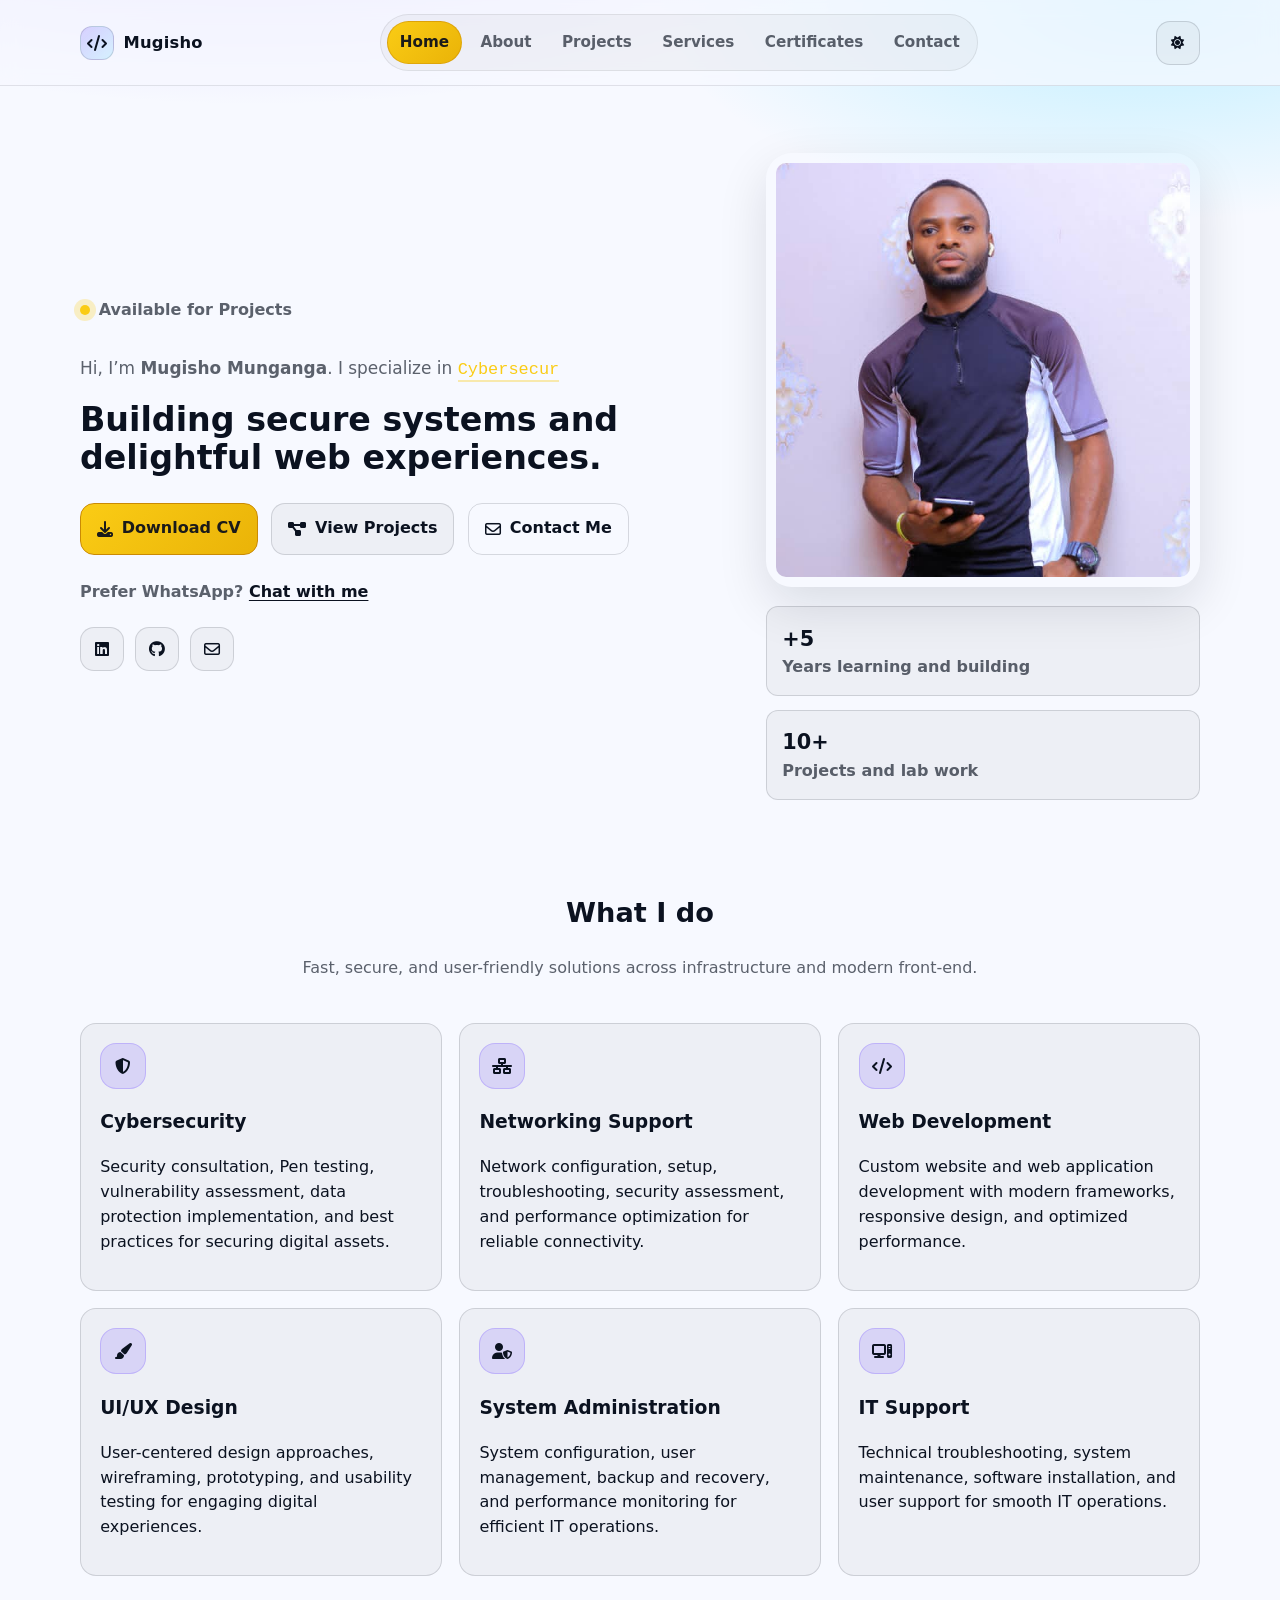
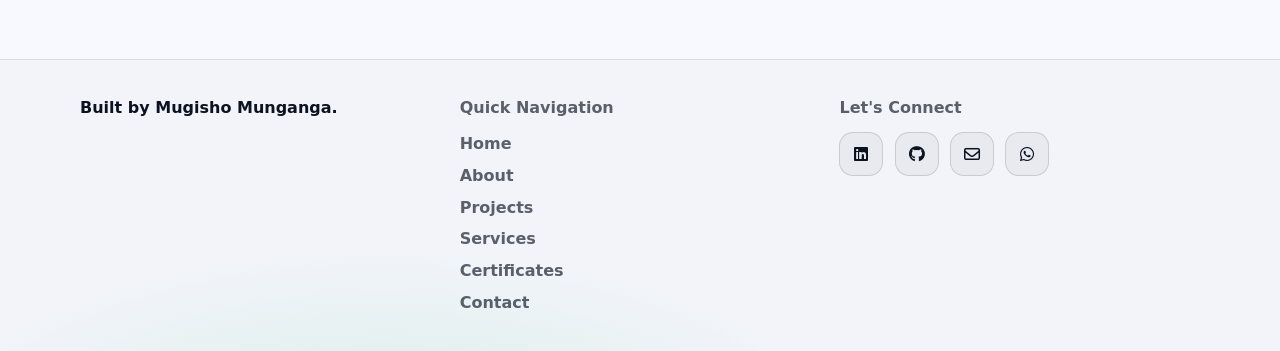
==== index.html @ 3f1957ec "Initial portfolio website" ====
<!doctype html>
<html lang="en">
<head>
  <meta charset="utf-8" />
  <meta name="viewport" content="width=device-width, initial-scale=1" />
  <meta name="description" content="Personal portfolio of a tech professional — IT support, cybersecurity, web development, and UI/UX." />
  <meta name="theme-color" content="#0b1220" />
  <title>Mugisho Munganga | Portfolio</title>
  <link rel="preconnect" href="https://cdnjs.cloudflare.com" crossorigin>
  <link rel="stylesheet" href="https://cdnjs.cloudflare.com/ajax/libs/font-awesome/6.5.0/css/all.min.css" referrerpolicy="no-referrer" />
  <link rel="stylesheet" href="css/style.css" />
</head>
<body>
  <a class="skip-link" href="#main">Skip to content</a>

  <header class="site-header" role="banner">
    <div class="container header-inner">
      <a class="brand" href="index.html" aria-label="Go to homepage">
        <span class="brand-mark" aria-hidden="true"><i class="fa-solid fa-code"></i></span>
        <span class="brand-text">Mugisho </span>
      </a>

      <button class="nav-toggle" type="button" aria-label="Open navigation" aria-controls="primary-nav" aria-expanded="false">
        <span class="nav-toggle-lines" aria-hidden="true"></span>
      </button>

      <nav id="primary-nav" class="primary-nav" aria-label="Primary">
        <a class="nav-link" href="index.html" data-page="home">Home</a>
        <a class="nav-link" href="about.html" data-page="about">About</a>
        <a class="nav-link" href="projects.html" data-page="projects">Projects</a>
        <a class="nav-link" href="services.html" data-page="services">Services</a>
        <a class="nav-link" href="certificates.html" data-page="certificates">Certificates</a>
        <a class="nav-link" href="contact.html" data-page="contact">Contact</a>
      </nav>

      <div class="header-actions" aria-label="Theme and utilities">
        <button class="theme-toggle" type="button" aria-label="Toggle dark/light mode">
          <i class="fa-solid fa-moon" aria-hidden="true" data-icon="moon"></i>
          <i class="fa-solid fa-sun" aria-hidden="true" data-icon="sun"></i>
        </button>
      </div>
    </div>
  </header>

  <main id="main">
    <section class="hero" aria-labelledby="hero-title">
      <div class="container hero-grid">
        <div class="hero-copy">
          

          <p class="eyebrow"><span class="dot" aria-hidden="true"></span> Available for Projects</p>
          <p class="hero-lead">
            Hi, I’m <strong>Mugisho Munganga</strong>. I specialize in <span class="typing" aria-label="Professional title"><span class="typing-text">&nbsp;</span></span>
          </p>

          <h1 id="hero-title">Building secure systems and delightful web experiences.</h1>

          
          <div class="hero-ctas" role="group" aria-label="Primary calls to action">
            <a class="btn btn-primary" href="assets/cv.pdf" download>
              <i class="fa-solid fa-download" aria-hidden="true"></i>
              Download CV
            </a>
            <a class="btn btn-secondary" href="projects.html">
              <i class="fa-solid fa-diagram-project" aria-hidden="true"></i>
              View Projects
            </a>
            <a class="btn btn-ghost" href="contact.html">
              <i class="fa-regular fa-envelope" aria-hidden="true"></i>
              Contact Me
            </a>
            <p class="hero-whatsapp-note">
              Prefer WhatsApp? <a href="https://wa.me/256772211512" target="_blank" rel="noopener">Chat with me</a>
            </p>
          </div>


          <div class="hero-social" aria-label="Social links">
            <a class="social-link" href="https://www.linkedin.com/in/mugisho-munganga-7a2748298?utm_source=share&utm_campaign=share_via&utm_content=profile&utm_medium=android_app" target="_blank" rel="noopener" aria-label="LinkedIn">
              <i class="fa-brands fa-linkedin" aria-hidden="true"></i>
            </a>
            <a class="social-link" href="https://github.com/mugisho259" target="_blank" rel="noopener" aria-label="GitHub">
              <i class="fa-brands fa-github" aria-hidden="true"></i>
            </a>
            <a class="social-link" href="mailto:mugishomunganga1@gmail.com" aria-label="Email">
              <i class="fa-regular fa-envelope" aria-hidden="true"></i>
            </a>
          </div>
        </div>

        <div class="hero-media" aria-label="Profile image">
          <div class="profile-frame">
            <img class="profile-img" src="images/romolo.jpg" alt="Portrait of Mugisho Munganga" loading="lazy" />
          </div>

          <div class="hero-stats" aria-label="Highlights">
            <div class="stat"><span class="stat-num" data-count="5" data-prefix="+">+0</span><span class="stat-label">Years learning and building</span></div>
            <div class="stat"><span class="stat-num" data-count="10" data-prefix="" data-suffix="+">0+</span><span class="stat-label">Projects and lab work</span></div>
          </div>
        </div>
      </div>

    </section>

    <section class="section" aria-labelledby="quick-skills-title">
      <div class="container">
        <div class="section-head reveal">
          <h2 id="quick-skills-title">What I do</h2>
          <p>Fast, secure, and user-friendly solutions across infrastructure and modern front-end.</p>
        </div>

        <div class="grid-3">
          <article class="card reveal">
            <div class="card-icon"><i class="fa-solid fa-shield-halved" aria-hidden="true"></i></div>
            <h3>Cybersecurity</h3>
            <p>Security consultation, Pen testing, vulnerability assessment, data protection implementation, and best practices for securing digital assets.</p>
          </article>
          <article class="card reveal">
            <div class="card-icon"><i class="fa-solid fa-network-wired" aria-hidden="true"></i></div>
            <h3>Networking Support</h3>
            <p>Network configuration, setup, troubleshooting, security assessment, and performance optimization for reliable connectivity.</p>
          </article>
          <article class="card reveal">
            <div class="card-icon"><i class="fa-solid fa-code" aria-hidden="true"></i></div>
            <h3>Web Development</h3>
            <p>Custom website and web application development with modern frameworks, responsive design, and optimized performance.</p>
          </article>
          <article class="card reveal">
            <div class="card-icon"><i class="fa-solid fa-paint-brush" aria-hidden="true"></i></div>
            <h3>UI/UX Design</h3>
            <p>User-centered design approaches, wireframing, prototyping, and usability testing for engaging digital experiences.</p>
          </article>
          <article class="card reveal">
            <div class="card-icon"><i class="fa-solid fa-user-shield" aria-hidden="true"></i></div>
            <h3>System Administration</h3>
            <p>System configuration, user management, backup and recovery, and performance monitoring for efficient IT operations.</p>
          </article>
          <article class="card reveal">
            <div class="card-icon"><i class="fa-solid fa-computer" aria-hidden="true"></i></div>
            <h3>IT Support</h3>
            <p>Technical troubleshooting, system maintenance, software installation, and user support for smooth IT operations.</p>
        </div>
      </div>
    </section>

   

        
          
    </section>
  </main>

  <footer class="site-footer" role="contentinfo">
    <div class="container footer-grid">
      <div>
        <p class="footer-brand">Built by Mugisho Munganga. </p>
        
      </div>

      <div>
        <p class="footer-title">Quick Navigation</p>
        <div class="footer-links">
          <a href="index.html">Home</a>
          <a href="about.html">About</a>
          <a href="projects.html">Projects</a>
          <a href="services.html">Services</a>
          <a href="certificates.html">Certificates</a>
          <a href="contact.html">Contact</a>
        </div>
      </div>

      <div>
        <p class="footer-title">Let's Connect</p>
        <div class="social-row">
          <a class="social-link" href="https://www.linkedin.com/in/mugisho-munganga-7a2748298?utm_source=share&utm_campaign=share_via&utm_content=profile&utm_medium=android_app" aria-label="LinkedIn"><i class="fa-brands fa-linkedin" aria-hidden="true"></i></a>
          <a class="social-link" href="https://github.com/mugisho259" aria-label="GitHub"><i class="fa-brands fa-github" aria-hidden="true"></i></a>
          <a class="social-link" href="mailto:mugishomunganga1@gmail.com" aria-label="Email"><i class="fa-regular fa-envelope" aria-hidden="true"></i></a>
          <a class="social-link" href="https://wa.me/256772211512" aria-label="WhatsApp DM" target="_blank" rel="noopener"><i class="fa-brands fa-whatsapp" aria-hidden="true"></i></a>

        </div>
    </div>

    <button class="back-to-top" type="button" aria-label="Back to top">
      <i class="fa-solid fa-arrow-up" aria-hidden="true"></i>
    </button>
  </footer>

  <script src="js/i18n.js" defer></script>
  <script src="js/main.js" defer></script>
</body>
</html>
---- css/style.css ----
/* Portfolio-tech-themed, responsive, accessible */

:root{
  --bg: #0b1220;
  --panel: rgba(255,255,255,.06);
  --panel-2: rgba(255,255,255,.09);
  --text: #e7eefc;
  --muted: rgba(231,238,252,.72);
  --border: rgba(255,255,255,.14);
  --shadow: 0 18px 50px rgba(0,0,0,.38);

  --primary: #7c5cff;
  --primary-2: #2bd4ff;
  --accent: #22c55e;

  --focus: #2bd4ff;

  --radius: 16px;
  --radius-sm: 12px;

  --container: 1120px;

  --font: ui-sans-serif, system-ui, -apple-system, Segoe UI, Roboto, Helvetica, Arial, "Apple Color Emoji","Segoe UI Emoji";
  --mono: ui-monospace, SFMono-Regular, Menlo, Monaco, Consolas, "Liberation Mono","Courier New", monospace;
}

[data-theme="light"]{
  --bg: #f7f9ff;
  --panel: rgba(0,0,0,.04);
  --panel-2: rgba(0,0,0,.06);
  --text: #0b1220;
  --muted: rgba(11,18,32,.66);
  --border: rgba(11,18,32,.14);
  --shadow: 0 18px 50px rgba(11,18,32,.12);

  --focus: #0ea5e9;
}

*{ box-sizing: border-box; }
html{ scroll-behavior: smooth; }
@media (prefers-reduced-motion: reduce){ html{ scroll-behavior: auto; } }

body{
  margin: 0;
  font-family: var(--font);
  background:
    radial-gradient(1200px 500px at 20% -10%, rgba(124,92,255,.35), transparent 60%),
    radial-gradient(900px 400px at 90% 0%, rgba(43,212,255,.28), transparent 55%),
    radial-gradient(900px 500px at 30% 110%, rgba(34,197,94,.18), transparent 60%),
    var(--bg);
  color: var(--text);
  line-height: 1.55;
}

img{ max-width: 100%; display: block; }

.skip-link{
  position: absolute;
  left: -999px;
  top: 12px;
  padding: 10px 14px;
  background: var(--panel-2);
  border: 1px solid var(--border);
  border-radius: 10px;
  color: var(--text);
  z-index: 1000;
}
.skip-link:focus{ left: 12px; }

.container{ width: min(var(--container), calc(100% - 2rem)); margin: 0 auto; }

.site-header{
  position: sticky;
  top: 0;
  z-index: 50;
  backdrop-filter: blur(10px);
  background: rgba(11,18,32,.55);
  border-bottom: 1px solid rgba(255,255,255,.08);
}
[data-theme="light"] .site-header{ background: rgba(247,249,255,.72); border-bottom-color: rgba(11,18,32,.10); }

.header-inner{
  display: flex;
  align-items: center;
  justify-content: space-between;
  gap: 1rem;
  padding: .9rem 0;
}

.brand{
  display: inline-flex;
  align-items: center;
  gap: .6rem;
  text-decoration: none;
  color: var(--text);
  font-weight: 800;
  letter-spacing: .2px;
}
.brand-mark{
  width: 34px; height: 34px;
  display: grid; place-items: center;
  border: 1px solid var(--border);
  background: linear-gradient(135deg, rgba(124,92,255,.25), rgba(43,212,255,.16));
  border-radius: 12px;
}
.brand-text{ font-size: 1.02rem; }

.primary-nav{
  display: flex;
  gap: .4rem;
  align-items: center;
  padding: .35rem;
  border-radius: 999px;
  background: rgba(255,255,255,.04);
  border: 1px solid rgba(255,255,255,.08);
}
[data-theme="light"] .primary-nav{ background: rgba(0,0,0,.03); border-color: rgba(0,0,0,.08); }

.nav-link{
  text-decoration: none;
  color: var(--muted);
  padding: .55rem .75rem;
  border-radius: 999px;
  font-weight: 650;
  font-size: .95rem;
}
.nav-link:hover{ color: var(--text); }
.nav-link.is-active{
  color: #1a1a1a;
  background: linear-gradient(135deg, #facc15, #eab308);
  border: 1px solid rgba(202,138,4,.5);
}

.header-actions{ display: flex; align-items: center; gap: .75rem; }

.theme-toggle{
  border: 1px solid var(--border);
  background: var(--panel);
  color: var(--text);
  width: 44px; height: 44px;
  border-radius: 14px;
  cursor: pointer;
  display: grid; place-items: center;
}
.theme-toggle:focus-visible{ outline: 3px solid rgba(43,212,255,.45); outline-offset: 2px; }

.theme-toggle i[data-icon="sun"]{ display: none; }
[data-theme="light"] .theme-toggle i[data-icon="sun"]{ display: inline; }
[data-theme="light"] .theme-toggle i[data-icon="moon"]{ display: none; }

.nav-toggle{ display: none; }

.hero{ padding: 4.2rem 0 3rem; }
.hero-grid{ display: grid; grid-template-columns: 1.2fr .8fr; gap: 2.2rem; align-items: center; }

.eyebrow{ color: var(--muted); font-weight: 700; display: inline-flex; align-items: center; gap: .55rem; }
.dot{ width: 10px; height: 10px; border-radius: 999px; background: #facc15; box-shadow: 0 0 0 6px rgba(250,204,21,.25); }

.hero h1{ font-size: clamp(1.8rem, 2.6vw, 2.6rem); line-height: 1.15; margin: .7rem 0; }
.hero-lead{ color: var(--muted); font-size: 1.06rem; }

.typing-text{ font-family: var(--mono); color: #facc15; border-bottom: 2px solid rgba(250,204,21,.35); padding-bottom: .05rem; }

.hero-ctas{ display: flex; flex-wrap: wrap; gap: .85rem; margin-top: 1.6rem; }

.btn{
  text-decoration: none;
  display: inline-flex;
  align-items: center;
  justify-content: center;
  gap: .55rem;
  padding: .78rem 1rem;
  border-radius: 14px;
  border: 1px solid var(--border);
  cursor: pointer;
  font-weight: 750;
  transition: transform .2s ease, background .2s ease, border-color .2s ease, opacity .2s ease;
}
.btn:focus-visible{ outline: 3px solid rgba(43,212,255,.45); outline-offset: 2px; }
.btn:hover{ transform: translateY(-1px); }
.btn:active{ transform: translateY(0); }

.btn-primary{
  background: linear-gradient(135deg, #facc15, #eab308);
  border-color: #ca8a04;
  color: #1a1a1a;
}
.btn-primary:hover{ opacity: .95; }

.btn-secondary{
  background: var(--panel);
  color: var(--text);
}

.btn-ghost{
  background: transparent;
  color: var(--text);
}
.btn-ghost:hover{ background: var(--panel); }

.btn.small{ padding: .55rem .8rem; border-radius: 12px; font-size: .92rem; }

.hero-social{ display: flex; gap: .7rem; margin-top: 1.4rem; }
.social-link{
  width: 44px; height: 44px;
  border-radius: 14px;
  border: 1px solid var(--border);
  background: var(--panel);
  display: grid; place-items: center;
  color: var(--text);
  text-decoration: none;
}
.social-link:hover{ transform: translateY(-1px); }

.hero-media{ position: relative; }
.profile-frame{
  padding: 10px;
  border-radius: 26px;
  box-shadow: var(--shadow);
}
.profile-img{ border-radius: 10px; aspect-ratio: 1/1; object-fit: cover; }

.hero-stats{
  display: grid;
  gap: .9rem;
  margin-top: 1.2rem;
}
.stat{ background: var(--panel); border: 1px solid var(--border); border-radius: var(--radius-sm); padding: .95rem; }
.stat-num{ font-size: 1.3rem; font-weight: 900; display: block; }
.stat-label{ color: var(--muted); font-weight: 650; }

.scroll-indicator{
  display: flex;
  justify-content: center;
  margin-top: 2.2rem;
  color: var(--muted);
}
.scroll-line{
  width: 2px; height: 36px;
  background: linear-gradient(var(--primary), rgba(43,212,255,.2));
  border-radius: 999px;
  animation: scrollPulse 1.6s ease-in-out infinite;
}
@keyframes scrollPulse{ 0%,100%{ transform: scaleY(.85); opacity:.7; } 50%{ transform: scaleY(1.1); opacity:1; } }
@media (prefers-reduced-motion: reduce){ .scroll-line{ animation: none; } }

.section{ padding: 2.8rem 0; }
.section-sub{ padding: 2.4rem 0; }

.section-head{
  display: flex;
  flex-direction: column;
  gap: .35rem;
  margin-bottom: 1.6rem;
  text-align: center;
  align-items: center;
}
.section-head h2, .section-head h1{ margin: 0; font-size: clamp(1.25rem, 2.2vw, 1.7rem); }
.section-head p{ color: var(--muted); max-width: 70ch; }

.grid-3{ display: grid; grid-template-columns: repeat(3, 1fr); gap: 1.1rem; }

.card{
  background: var(--panel);
  border: 1px solid var(--border);
  border-radius: var(--radius);
  padding: 1.2rem;
}

.reveal{ opacity: 0; transform: translateY(12px); transition: opacity .6s ease, transform .6s ease; }
.reveal.is-visible{ opacity: 1; transform: translateY(0); }

.card-icon{ width: 46px; height: 46px; border-radius: 16px; display: grid; place-items:center; background: rgba(124,92,255,.18); border: 1px solid rgba(124,92,255,.28); margin-bottom: .8rem; }

.about-grid{ display: grid; grid-template-columns: 1fr 1fr; gap: 1.1rem; }
.lead{ color: var(--text); font-weight: 700; }
.list{ margin: 0; padding-left: 1.1rem; color: var(--muted); }
.list li{ margin: .45rem 0; }

.skills{ display: grid; grid-template-columns: repeat(2, 1fr); gap: .9rem; }
.skill{ padding: .95rem; border-radius: var(--radius-sm); background: rgba(255,255,255,.04); border: 1px solid rgba(255,255,255,.09); }
.skill-top{ display:flex; justify-content: space-between; font-weight: 800; }
.skill-pct{ color: var(--muted); font-family: var(--mono); font-weight: 800; }
.bar{ margin-top: .6rem; height: 10px; background: rgba(255,255,255,.08); border-radius: 999px; overflow:hidden; }
.bar span{ display:block; height: 100%; background: linear-gradient(90deg, var(--primary), var(--primary-2)); width: 40%; border-radius: 999px; }

.timeline{ display:grid; gap: .85rem; }
.timeline-item{ padding: 1.05rem; background: rgba(255,255,255,.04); border:1px solid rgba(255,255,255,.10); border-radius: var(--radius-sm); }
.timeline-item h3{ margin:0 0 .4rem; font-size: 1.05rem; }

.carousel{ padding: 1rem; }
.carousel-viewport{ display:grid; grid-template-columns: 1fr; gap: .9rem; align-items: center; }
.carousel-slides{ position: relative; min-height: 220px; }
.slide{ position:absolute; inset:0; opacity:0; transform: translateX(8px); transition: opacity .45s ease, transform .45s ease; pointer-events:none; }
.slide.is-active{ opacity:1; transform: translateX(0); pointer-events:auto; }
.carousel-btn{
  border: 1px solid var(--border);
  background: var(--panel);
  color: var(--text);
  width: 44px; height: 60px;
  border-radius: 14px;
  cursor: pointer;
  display: grid; place-items: center;
}
.carousel-btn:focus-visible{ outline: 3px solid rgba(43,212,255,.45); outline-offset: 2px; }
.carousel-btn.prev{ position:absolute; left: .5rem; top: 50%; transform: translateY(-50%); }
.carousel-btn.next{ position:absolute; right: .5rem; top: 50%; transform: translateY(-50%); }
.carousel-dots{ display:flex; gap:.5rem; justify-content:center; }
.carousel-dots button{ width: 12px; height: 12px; border-radius: 999px; border: 1px solid var(--border); background: rgba(255,255,255,.08); cursor:pointer; }
.carousel-dots button[aria-selected="true"]{ background: linear-gradient(135deg, #facc15, #eab308); border-color: rgba(202,138,4,.6); }

.about-carousel{
  padding: 1rem;
  margin-bottom: 1.2rem;
}

.about-carousel .carousel-viewport{ height: 600px; }
.about-carousel .carousel-slides{ height: 600px; }

.about-carousel img{
  width: 100%;
  height: 100%;
  object-fit: cover;
  border-radius: 14px;
}
@media (max-width: 620px){
  .about-carousel .carousel-viewport{ height: 240px; }
  .about-carousel .carousel-slides{ height: 240px; }
}




.quote blockquote{ margin:0; font-weight: 800; }
.quote figcaption{ margin-top: .8rem; color: var(--muted); font-weight: 700; }

.projects-grid{ display:grid; grid-template-columns: repeat(3, 1fr); gap: 1.1rem; }
.project-card{ overflow:hidden; padding:0; }
.project-media{ height: 160px; background: rgba(255,255,255,.06); }
.project-media img{ width:100%; height:100%; object-fit: cover; }
.project-body{ padding: 1.1rem; }
.project-body h2{ margin:0 0 .5rem; font-size: 1.05rem; }
.project-body p{ color: var(--muted); margin:0 0 .9rem; }

.tech{ display:flex; flex-wrap: wrap; gap:.5rem; margin-bottom:.9rem; }
.pill{ font-size:.82rem; font-weight: 800; padding:.35rem .6rem; border-radius: 999px; background: rgba(124,92,255,.16); border: 1px solid rgba(124,92,255,.26); color: var(--text); }
.project-actions{ display:flex; gap:.6rem; flex-wrap: wrap; }

.project-card{ transform: translateZ(0); transition: transform .22s ease, border-color .22s ease, background .22s ease; }
.project-card:hover{ transform: translateY(-4px); border-color: rgba(124,92,255,.35); background: rgba(255,255,255,.07); }

.filters{ margin-bottom: 1.3rem; }
.filters-row{ display:flex; flex-wrap: wrap; gap:.6rem; align-items:center; }
.filters-search{ flex-direction: column; align-items: stretch; }
.search-wrap{ display:flex; align-items:center; gap:.6rem; border: 1px solid var(--border); background: rgba(255,255,255,.04); padding:.65rem .85rem; border-radius: 14px; }
.search-wrap i{ color: var(--muted); }
.search-wrap input{
  width: 100%; border:0; outline:0; background: transparent; color: var(--text);
}

.filter-btn{
  border: 1px solid var(--border);
  background: transparent;
  color: var(--muted);
  padding: .6rem .9rem;
  border-radius: 999px;
  font-weight: 800;
  cursor:pointer;
}
.filter-btn:hover{ color: var(--text); border-color: rgba(250,204,21,.35); }
.filter-btn.is-active{ color: #1a1a1a; background: linear-gradient(135deg, rgba(250,204,21,.85), rgba(234,179,8,.7)); border-color: rgba(202,138,4,.6); }

.cert-grid{ display:grid; grid-template-columns: repeat(3, 1fr); gap: 1.1rem; }
.cert-card{ padding:0; overflow:hidden; }
.cert-card img{ height: 170px; object-fit: cover; width: 100%; }
.cert-card h2{ padding: .95rem 1.1rem .35rem; margin:0; font-size: 1.05rem; }
.cert-actions{ padding: .2rem 1.1rem 1.1rem; display:flex; gap:.6rem; flex-wrap: wrap; }

.contact-grid{ display:grid; grid-template-columns: 1.2fr .8fr; gap: 1.2rem; }

.contact-right section.card{
  margin-bottom: 1rem;
}
.contact-right section.card:last-child{
  margin-bottom: 0;
}

.contact-card{ padding: 1.1rem; }
.form-grid{ display:grid; gap: 1rem; }
.field{ display:grid; gap: .45rem; }
.field label{ font-weight: 800; color: var(--muted); }
.field input, .field textarea{
  border: 1px solid var(--border);
  background: rgba(255,255,255,.04);
  border-radius: 14px;
  padding: .75rem .85rem;
  color: var(--text);
  outline: none;
}
.field input:focus, .field textarea:focus{ border-color: rgba(43,212,255,.55); box-shadow: 0 0 0 4px rgba(43,212,255,.18); }
.field-error{ color: #ff6b6b; font-weight: 750; min-height: 1.1em; }

.toast{
  margin-top: 1rem;
  border: 1px solid var(--border);
  background: rgba(255,255,255,.05);
  padding: .85rem 1rem;
  border-radius: 14px;
}
.toast.is-success{ border-color: rgba(34,197,94,.45); }
.toast.is-error{ border-color: rgba(255,107,107,.45); }

.hero-whatsapp-note{
  margin: .75rem 0 0;
  color: var(--muted);
  font-weight: 750;
}
.hero-whatsapp-note a{
  color: var(--text);
  text-decoration: underline;
  text-underline-offset: 3px;
}


.meta-row{ display:flex; align-items:center; gap:.6rem; color: var(--muted); font-weight: 750; margin-top:.6rem; }
.social-stack{ display:grid; gap:.65rem; }
.social-chip{ text-decoration:none; display:flex; align-items:center; gap:.6rem; padding:.7rem .85rem; border-radius: 14px; border: 1px solid var(--border); background: rgba(255,255,255,.04); color: var(--text); font-weight: 800; }
.social-chip:hover{ transform: translateY(-1px); }

.site-footer{ margin-top: 2.4rem; border-top: 1px solid rgba(255,255,255,.10); background: rgba(0,0,0,.08); }
[data-theme="light"] .site-footer{ background: rgba(0,0,0,.02); border-top-color: rgba(11,18,32,.10); }
.footer-grid{ padding: 2.2rem 0; display:grid; grid-template-columns: 1fr 1fr 1fr; gap: 1.2rem; }
.footer-title{ color: var(--muted); font-weight: 900; margin:0 0 .7rem; }
.footer-links{ display:grid; gap:.45rem; }
.footer-links a{ text-decoration:none; color: var(--muted); font-weight: 750; }
.footer-links a:hover{ color: var(--text); }
.footer-brand{ font-weight: 900; margin:0; }
.small{ font-size: .92rem; }
.muted{ color: var(--muted); }

.social-row{ display:flex; gap:.7rem; margin-top:.4rem; }
.back-to-top{
  position: fixed;
  right: 18px;
  bottom: 18px;
  width: 46px; height: 46px;
  border-radius: 16px;
  border: 1px solid var(--border);
  background: rgba(255,255,255,.06);
  color: var(--text);
  display:grid; place-items:center;
  cursor:pointer;
  opacity: 0; pointer-events:none;
  transform: translateY(8px);
  transition: opacity .2s ease, transform .2s ease;
  z-index: 80;
}
.back-to-top.is-visible{ opacity:1; pointer-events:auto; transform: translateY(0); }
.back-to-top:focus-visible{ outline: 3px solid rgba(43,212,255,.45); outline-offset: 2px; }

.sr-only{ position:absolute; width:1px; height:1px; padding:0; margin:-1px; overflow:hidden; clip:rect(0,0,0,0); white-space:nowrap; border:0; }

/* Responsive */
@media (max-width: 980px){
  .hero-grid{ grid-template-columns: 1fr; }
  .primary-nav{ display:none; }
  .nav-toggle{ display:inline-grid; width: 44px; height: 44px; border-radius: 14px; border: 1px solid var(--border); background: var(--panel); color: var(--text); cursor:pointer; place-items:center; }

  /* Mobile: open nav aligns to the left */
  .primary-nav.is-open{
    display:flex;
    flex-direction: column;
    gap: .25rem;
    position: absolute;
    left: .5rem;
    transform: none;
    top: 62px; 
    width: min(560px, calc(100% - 1rem));
    padding: .75rem;
    border-radius: 12px; 
  }



  .grid-3, .projects-grid, .cert-grid{ grid-template-columns: repeat(2, 1fr); }
  .contact-grid{ grid-template-columns: 1fr; }
  .footer-grid{ grid-template-columns: 1fr; }
}

@media (max-width: 620px){
  .grid-3, .projects-grid, .cert-grid{ grid-template-columns: 1fr; }
  .skills{ grid-template-columns: 1fr; }
  .about-grid{ grid-template-columns: 1fr; }
  .hero-social{ justify-content: flex-start; }
}

@media (prefers-reduced-motion: reduce){
  .reveal{ transition: none; transform: none; opacity: 1; }
  .project-card{ transition: none; }
  .btn{ transition: none; }
}
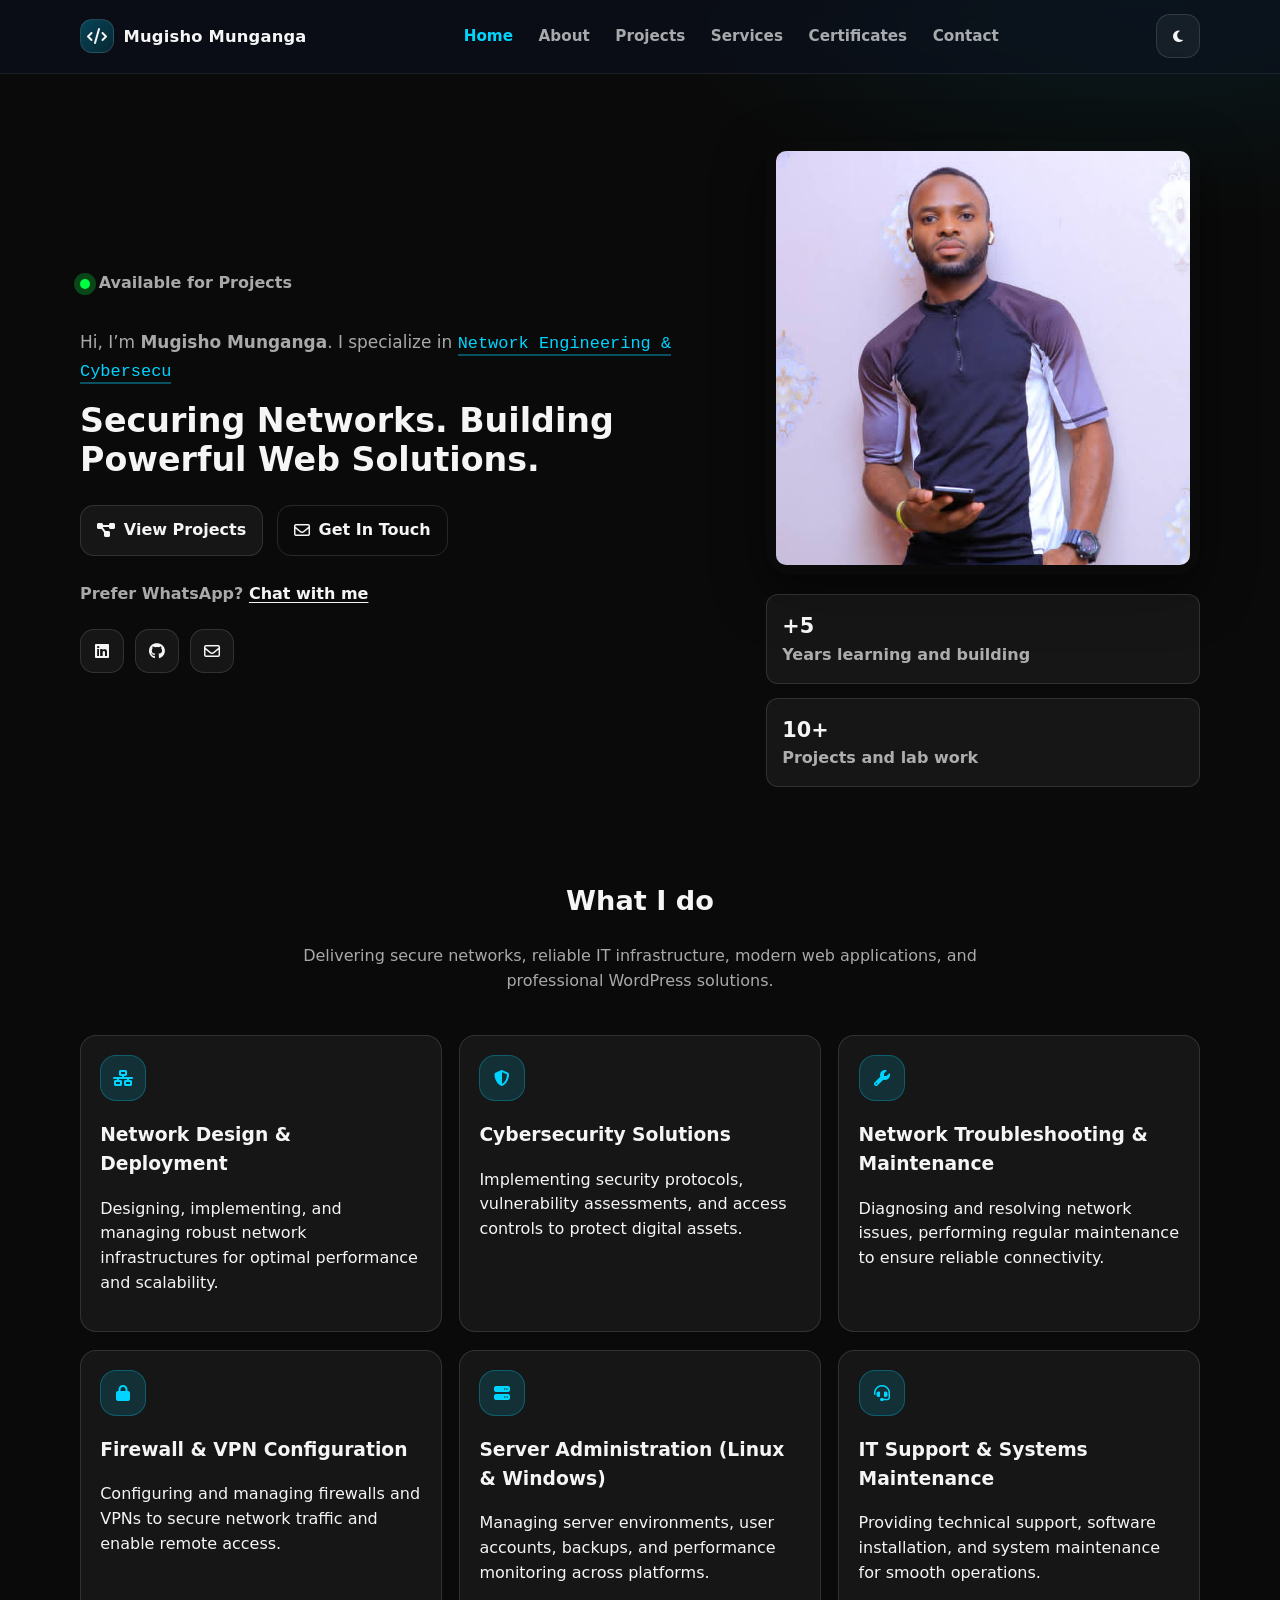
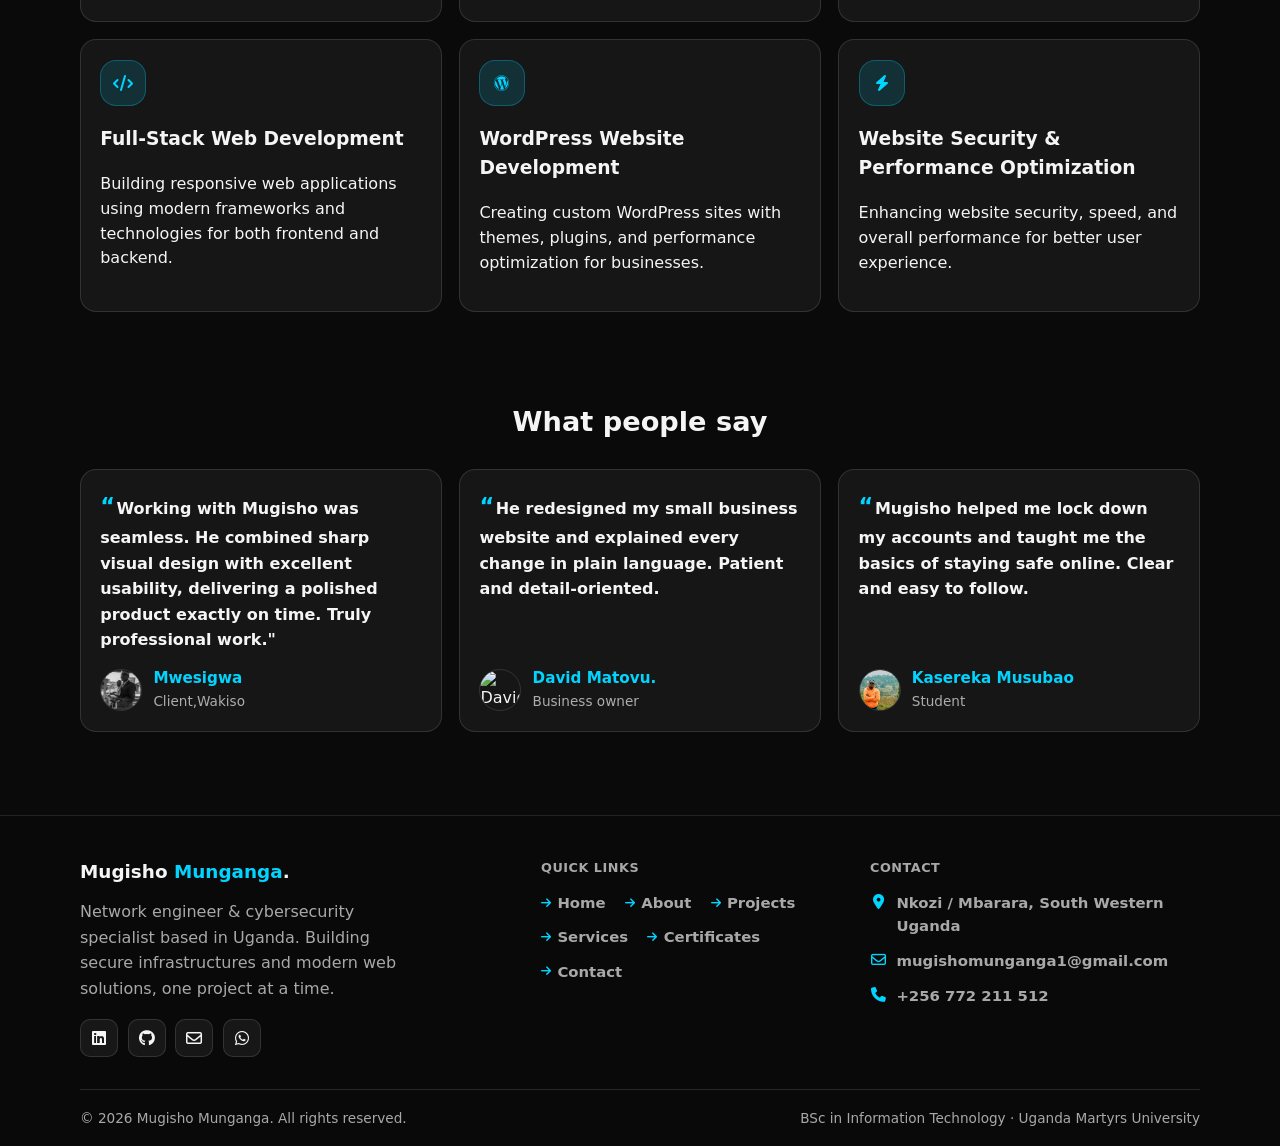
==== commit a9949f60: "Update portfolio files and add new images" ====
--- a/index.html
+++ b/index.html
@@ -1,23 +1,27 @@
-<!doctype html>
+<!DOCTYPE html>
 <html lang="en">
 <head>
   <meta charset="utf-8" />
   <meta name="viewport" content="width=device-width, initial-scale=1" />
   <meta name="description" content="Personal portfolio of a tech professional — IT support, cybersecurity, web development, and UI/UX." />
-  <meta name="theme-color" content="#0b1220" />
-  <title>Mugisho Munganga | Portfolio</title>
+  <meta name="theme-color" content="#0a1628" />
+  <title>Mugisho Munganga</title>
+  <link rel="icon" type="image/jpeg" href="images/romy.jpg" />
+  <meta property="og:title" content="Mugisho Munganga | Portfolio" />
+  <meta property="og:description" content="Personal portfolio of a tech professional — IT support, cybersecurity, web development, and UI/UX." />
+  <meta property="og:image" content="images/mugisho.jpg" />
+  <meta property="og:type" content="website" />
   <link rel="preconnect" href="https://cdnjs.cloudflare.com" crossorigin>
   <link rel="stylesheet" href="https://cdnjs.cloudflare.com/ajax/libs/font-awesome/6.5.0/css/all.min.css" referrerpolicy="no-referrer" />
   <link rel="stylesheet" href="css/style.css" />
 </head>
 <body>
-  <a class="skip-link" href="#main">Skip to content</a>
 
   <header class="site-header" role="banner">
     <div class="container header-inner">
       <a class="brand" href="index.html" aria-label="Go to homepage">
         <span class="brand-mark" aria-hidden="true"><i class="fa-solid fa-code"></i></span>
-        <span class="brand-text">Mugisho </span>
+        <span class="brand-text">Mugisho Munganga</span>
       </a>
 
       <button class="nav-toggle" type="button" aria-label="Open navigation" aria-controls="primary-nav" aria-expanded="false">
@@ -34,7 +38,7 @@
       </nav>
 
       <div class="header-actions" aria-label="Theme and utilities">
-        <button class="theme-toggle" type="button" aria-label="Toggle dark/light mode">
+        <button class="theme-toggle" type="button" aria-label="Toggle dark/cyber mode">
           <i class="fa-solid fa-moon" aria-hidden="true" data-icon="moon"></i>
           <i class="fa-solid fa-sun" aria-hidden="true" data-icon="sun"></i>
         </button>
@@ -53,21 +57,17 @@
             Hi, I’m <strong>Mugisho Munganga</strong>. I specialize in <span class="typing" aria-label="Professional title"><span class="typing-text">&nbsp;</span></span>
           </p>
 
-          <h1 id="hero-title">Building secure systems and delightful web experiences.</h1>
+          <h1 id="hero-title">Securing Networks. Building Powerful Web Solutions.</h1>
 
           
           <div class="hero-ctas" role="group" aria-label="Primary calls to action">
-            <a class="btn btn-primary" href="assets/cv.pdf" download>
-              <i class="fa-solid fa-download" aria-hidden="true"></i>
-              Download CV
-            </a>
-            <a class="btn btn-secondary" href="projects.html">
+                       <a class="btn btn-secondary" href="projects.html">
               <i class="fa-solid fa-diagram-project" aria-hidden="true"></i>
               View Projects
             </a>
             <a class="btn btn-ghost" href="contact.html">
               <i class="fa-regular fa-envelope" aria-hidden="true"></i>
-              Contact Me
+              Get In Touch
             </a>
             <p class="hero-whatsapp-note">
               Prefer WhatsApp? <a href="https://wa.me/256772211512" target="_blank" rel="noopener">Chat with me</a>
@@ -106,78 +106,152 @@
       <div class="container">
         <div class="section-head reveal">
           <h2 id="quick-skills-title">What I do</h2>
-          <p>Fast, secure, and user-friendly solutions across infrastructure and modern front-end.</p>
+          <p>Delivering secure networks, reliable IT infrastructure, modern web applications, and professional WordPress solutions.</p>
         </div>
 
         <div class="grid-3">
           <article class="card reveal">
+            <div class="card-icon"><i class="fa-solid fa-network-wired" aria-hidden="true"></i></div>
+            <h3>Network Design & Deployment</h3>
+            <p>Designing, implementing, and managing robust network infrastructures for optimal performance and scalability.</p>
+          </article>
+          <article class="card reveal">
             <div class="card-icon"><i class="fa-solid fa-shield-halved" aria-hidden="true"></i></div>
-            <h3>Cybersecurity</h3>
-            <p>Security consultation, Pen testing, vulnerability assessment, data protection implementation, and best practices for securing digital assets.</p>
-          </article>
-          <article class="card reveal">
-            <div class="card-icon"><i class="fa-solid fa-network-wired" aria-hidden="true"></i></div>
-            <h3>Networking Support</h3>
-            <p>Network configuration, setup, troubleshooting, security assessment, and performance optimization for reliable connectivity.</p>
+            <h3>Cybersecurity Solutions</h3>
+            <p>Implementing security protocols, vulnerability assessments, and access controls to protect digital assets.</p>
+          </article>
+          <article class="card reveal">
+            <div class="card-icon"><i class="fa-solid fa-wrench" aria-hidden="true"></i></div>
+            <h3>Network Troubleshooting & Maintenance</h3>
+            <p>Diagnosing and resolving network issues, performing regular maintenance to ensure reliable connectivity.</p>
+          </article>
+          <article class="card reveal">
+            <div class="card-icon"><i class="fa-solid fa-lock" aria-hidden="true"></i></div>
+            <h3>Firewall & VPN Configuration</h3>
+            <p>Configuring and managing firewalls and VPNs to secure network traffic and enable remote access.</p>
+          </article>
+          <article class="card reveal">
+            <div class="card-icon"><i class="fa-solid fa-server" aria-hidden="true"></i></div>
+            <h3>Server Administration (Linux & Windows)</h3>
+            <p>Managing server environments, user accounts, backups, and performance monitoring across platforms.</p>
+          </article>
+          <article class="card reveal">
+            <div class="card-icon"><i class="fa-solid fa-headset" aria-hidden="true"></i></div>
+            <h3>IT Support & Systems Maintenance</h3>
+            <p>Providing technical support, software installation, and system maintenance for smooth operations.</p>
           </article>
           <article class="card reveal">
             <div class="card-icon"><i class="fa-solid fa-code" aria-hidden="true"></i></div>
-            <h3>Web Development</h3>
-            <p>Custom website and web application development with modern frameworks, responsive design, and optimized performance.</p>
-          </article>
-          <article class="card reveal">
-            <div class="card-icon"><i class="fa-solid fa-paint-brush" aria-hidden="true"></i></div>
-            <h3>UI/UX Design</h3>
-            <p>User-centered design approaches, wireframing, prototyping, and usability testing for engaging digital experiences.</p>
-          </article>
-          <article class="card reveal">
-            <div class="card-icon"><i class="fa-solid fa-user-shield" aria-hidden="true"></i></div>
-            <h3>System Administration</h3>
-            <p>System configuration, user management, backup and recovery, and performance monitoring for efficient IT operations.</p>
-          </article>
-          <article class="card reveal">
-            <div class="card-icon"><i class="fa-solid fa-computer" aria-hidden="true"></i></div>
-            <h3>IT Support</h3>
-            <p>Technical troubleshooting, system maintenance, software installation, and user support for smooth IT operations.</p>
+            <h3>Full-Stack Web Development</h3>
+            <p>Building responsive web applications using modern frameworks and technologies for both frontend and backend.</p>
+          </article>
+          <article class="card reveal">
+            <div class="card-icon"><i class="fa-brands fa-wordpress" aria-hidden="true"></i></div>
+            <h3>WordPress Website Development</h3>
+            <p>Creating custom WordPress sites with themes, plugins, and performance optimization for businesses.</p>
+          </article>
+          <article class="card reveal">
+            <div class="card-icon"><i class="fa-solid fa-bolt" aria-hidden="true"></i></div>
+            <h3>Website Security & Performance Optimization</h3>
+            <p>Enhancing website security, speed, and overall performance for better user experience.</p>
+          </article>
         </div>
       </div>
     </section>
 
-   
-
-        
-          
+    <section class="section" aria-labelledby="testimonials-title">
+      <div class="container">
+        <div class="section-head reveal">
+          <h2 id="testimonials-title">What people say</h2>
+        </div>
+
+        <div class="testimonials-grid">
+          <article class="card testimonial-card reveal">
+            <p class="testimonial-quote">Working with Mugisho was seamless. He combined sharp visual design with excellent usability, delivering a polished product exactly on time. Truly professional work."</p>
+            <div class="testimonial-person">
+              <img class="testimonial-avatar" src="images/website.jpg" alt="Mwesigwa" />
+              <div>
+                <p class="testimonial-name">Mwesigwa</p>
+                <p class="testimonial-role">Client,Wakiso</p>
+              </div>
+            </div>
+          </article>
+
+          <article class="card testimonial-card reveal">
+            <p class="testimonial-quote">He redesigned my small business website and explained every change in plain language. Patient and detail-oriented.</p>
+            <div class="testimonial-person">
+              <img class="testimonial-avatar" src="images/business.jpg" alt="David Matovu" />
+              <div>
+                <p class="testimonial-name">David Matovu.</p>
+                <p class="testimonial-role"> Business owner</p>
+              </div>
+            </div>
+          </article>
+
+          <article class="card testimonial-card reveal">
+            <p class="testimonial-quote">Mugisho helped me lock down my accounts and taught me the basics of staying safe online. Clear and easy to follow.</p>
+            <div class="testimonial-person">
+              <img class="testimonial-avatar" src="images/kasereka.jpg" alt="Kasereka Musubao" />
+              <div>
+                <p class="testimonial-name">Kasereka Musubao</p>
+                <p class="testimonial-role">Student</p>
+              </div>
+            </div>
+          </article>
+        </div>
+      </div>
     </section>
   </main>
 
   <footer class="site-footer" role="contentinfo">
-    <div class="container footer-grid">
-      <div>
-        <p class="footer-brand">Built by Mugisho Munganga. </p>
-        
-      </div>
-
-      <div>
-        <p class="footer-title">Quick Navigation</p>
-        <div class="footer-links">
-          <a href="index.html">Home</a>
-          <a href="about.html">About</a>
-          <a href="projects.html">Projects</a>
-          <a href="services.html">Services</a>
-          <a href="certificates.html">Certificates</a>
-          <a href="contact.html">Contact</a>
-        </div>
-      </div>
-
-      <div>
-        <p class="footer-title">Let's Connect</p>
-        <div class="social-row">
-          <a class="social-link" href="https://www.linkedin.com/in/mugisho-munganga-7a2748298?utm_source=share&utm_campaign=share_via&utm_content=profile&utm_medium=android_app" aria-label="LinkedIn"><i class="fa-brands fa-linkedin" aria-hidden="true"></i></a>
-          <a class="social-link" href="https://github.com/mugisho259" aria-label="GitHub"><i class="fa-brands fa-github" aria-hidden="true"></i></a>
-          <a class="social-link" href="mailto:mugishomunganga1@gmail.com" aria-label="Email"><i class="fa-regular fa-envelope" aria-hidden="true"></i></a>
-          <a class="social-link" href="https://wa.me/256772211512" aria-label="WhatsApp DM" target="_blank" rel="noopener"><i class="fa-brands fa-whatsapp" aria-hidden="true"></i></a>
-
-        </div>
+    <div class="container footer-top">
+      <div class="footer-grid">
+        <div>
+          <p class="footer-brand">Mugisho <span class="accent">Munganga</span>.</p>
+          <p class="footer-tagline">Network engineer & cybersecurity specialist based in Uganda. Building secure infrastructures and modern web solutions, one project at a time.</p>
+          <div class="footer-social">
+            <a href="https://www.linkedin.com/in/mugisho-munganga-7a2748298?utm_source=share&utm_campaign=share_via&utm_content=profile&utm_medium=android_app" aria-label="LinkedIn" target="_blank" rel="noopener"><i class="fa-brands fa-linkedin" aria-hidden="true"></i></a>
+            <a href="https://github.com/mugisho259" aria-label="GitHub" target="_blank" rel="noopener"><i class="fa-brands fa-github" aria-hidden="true"></i></a>
+            <a href="mailto:mugishomunganga1@gmail.com" aria-label="Email"><i class="fa-regular fa-envelope" aria-hidden="true"></i></a>
+            <a href="https://wa.me/256772211512" aria-label="WhatsApp" target="_blank" rel="noopener"><i class="fa-brands fa-whatsapp" aria-hidden="true"></i></a>
+          </div>
+        </div>
+
+        <div>
+          <p class="footer-title">Quick Links</p>
+          <div class="footer-links">
+            <a href="index.html"><i class="fa-solid fa-arrow-right" aria-hidden="true"></i> Home</a>
+            <a href="about.html"><i class="fa-solid fa-arrow-right" aria-hidden="true"></i> About</a>
+            <a href="projects.html"><i class="fa-solid fa-arrow-right" aria-hidden="true"></i> Projects</a>
+            <a href="services.html"><i class="fa-solid fa-arrow-right" aria-hidden="true"></i> Services</a>
+            <a href="certificates.html"><i class="fa-solid fa-arrow-right" aria-hidden="true"></i> Certificates</a>
+            <a href="contact.html"><i class="fa-solid fa-arrow-right" aria-hidden="true"></i> Contact</a>
+          </div>
+        </div>
+
+        <div>
+          <p class="footer-title">Contact</p>
+          <div class="footer-contact">
+            <div class="footer-contact-item">
+              <i class="fa-solid fa-location-dot" aria-hidden="true"></i>
+              <span>Nkozi / Mbarara, South Western Uganda</span>
+            </div>
+            <div class="footer-contact-item">
+              <i class="fa-regular fa-envelope" aria-hidden="true"></i>
+              <a href="mailto:mugishomunganga1@gmail.com">mugishomunganga1@gmail.com</a>
+            </div>
+            <div class="footer-contact-item">
+              <i class="fa-solid fa-phone" aria-hidden="true"></i>
+              <a href="tel:+256772211512">+256 772 211 512</a>
+            </div>
+          </div>
+        </div>
+      </div>
+    </div>
+
+    <div class="container footer-bottom">
+      <p>&copy; 2026 Mugisho Munganga. All rights reserved.</p>
+      <p>BSc in Information Technology &middot; Uganda Martyrs University</p>
     </div>
 
     <button class="back-to-top" type="button" aria-label="Back to top">
@@ -185,7 +259,6 @@
     </button>
   </footer>
 
-  <script src="js/i18n.js" defer></script>
   <script src="js/main.js" defer></script>
 </body>
 </html>
--- a/css/style.css
+++ b/css/style.css
@@ -1,19 +1,19 @@
 /* Portfolio-tech-themed, responsive, accessible */
 
 :root{
-  --bg: #0b1220;
-  --panel: rgba(255,255,255,.06);
-  --panel-2: rgba(255,255,255,.09);
-  --text: #e7eefc;
-  --muted: rgba(231,238,252,.72);
-  --border: rgba(255,255,255,.14);
-  --shadow: 0 18px 50px rgba(0,0,0,.38);
-
-  --primary: #7c5cff;
-  --primary-2: #2bd4ff;
-  --accent: #22c55e;
-
-  --focus: #2bd4ff;
+  --bg: #0a0a0a;
+  --panel: rgba(255,255,255,.05);
+  --panel-2: rgba(255,255,255,.08);
+  --text: #f5f5f5;
+  --muted: rgba(245,245,245,.68);
+  --border: rgba(255,255,255,.12);
+  --shadow: 0 18px 50px rgba(0,0,0,.5);
+
+  --primary: #00d4ff;
+  --primary-2: #00b4d8;
+  --accent: #00d4ff;
+
+  --focus: #00d4ff;
 
   --radius: 16px;
   --radius-sm: 12px;
@@ -24,16 +24,16 @@
   --mono: ui-monospace, SFMono-Regular, Menlo, Monaco, Consolas, "Liberation Mono","Courier New", monospace;
 }
 
-[data-theme="light"]{
-  --bg: #f7f9ff;
-  --panel: rgba(0,0,0,.04);
-  --panel-2: rgba(0,0,0,.06);
-  --text: #0b1220;
-  --muted: rgba(11,18,32,.66);
-  --border: rgba(11,18,32,.14);
-  --shadow: 0 18px 50px rgba(11,18,32,.12);
-
-  --focus: #0ea5e9;
+[data-theme="cyber"]{
+  --bg: #0a1628;
+  --panel: rgba(0,212,255,.08);
+  --panel-2: rgba(0,212,255,.12);
+  --text: #e0f7fa;
+  --muted: rgba(224,247,250,.7);
+  --border: rgba(0,212,255,.2);
+  --shadow: 0 18px 50px rgba(0,0,0,.6);
+
+  --focus: #00d4ff;
 }
 
 *{ box-sizing: border-box; }
@@ -44,9 +44,8 @@
   margin: 0;
   font-family: var(--font);
   background:
-    radial-gradient(1200px 500px at 20% -10%, rgba(124,92,255,.35), transparent 60%),
-    radial-gradient(900px 400px at 90% 0%, rgba(43,212,255,.28), transparent 55%),
-    radial-gradient(900px 500px at 30% 110%, rgba(34,197,94,.18), transparent 60%),
+    radial-gradient(1200px 500px at 20% -10%, rgba(0,212,255,.14), transparent 60%),
+    radial-gradient(900px 400px at 90% 0%, rgba(0,212,255,.08), transparent 55%),
     var(--bg);
   color: var(--text);
   line-height: 1.55;
@@ -77,7 +76,7 @@
   background: rgba(11,18,32,.55);
   border-bottom: 1px solid rgba(255,255,255,.08);
 }
-[data-theme="light"] .site-header{ background: rgba(247,249,255,.72); border-bottom-color: rgba(11,18,32,.10); }
+[data-theme="cyber"] .site-header{ background: rgba(10,22,40,.85); border-bottom-color: rgba(0,212,255,.15); }
 
 .header-inner{
   display: flex;
@@ -100,35 +99,28 @@
   width: 34px; height: 34px;
   display: grid; place-items: center;
   border: 1px solid var(--border);
-  background: linear-gradient(135deg, rgba(124,92,255,.25), rgba(43,212,255,.16));
+  background: linear-gradient(135deg, rgba(0,212,255,.28), rgba(0,180,216,.16));
   border-radius: 12px;
 }
 .brand-text{ font-size: 1.02rem; }
 
 .primary-nav{
   display: flex;
-  gap: .4rem;
+  gap: 1.6rem;
   align-items: center;
-  padding: .35rem;
-  border-radius: 999px;
-  background: rgba(255,255,255,.04);
-  border: 1px solid rgba(255,255,255,.08);
-}
-[data-theme="light"] .primary-nav{ background: rgba(0,0,0,.03); border-color: rgba(0,0,0,.08); }
+}
 
 .nav-link{
   text-decoration: none;
   color: var(--muted);
-  padding: .55rem .75rem;
-  border-radius: 999px;
+  padding: .3rem 0;
   font-weight: 650;
   font-size: .95rem;
 }
 .nav-link:hover{ color: var(--text); }
 .nav-link.is-active{
-  color: #1a1a1a;
-  background: linear-gradient(135deg, #facc15, #eab308);
-  border: 1px solid rgba(202,138,4,.5);
+  color: var(--primary);
+  font-weight: 800;
 }
 
 .header-actions{ display: flex; align-items: center; gap: .75rem; }
@@ -142,11 +134,11 @@
   cursor: pointer;
   display: grid; place-items: center;
 }
-.theme-toggle:focus-visible{ outline: 3px solid rgba(43,212,255,.45); outline-offset: 2px; }
+.theme-toggle:focus-visible{ outline: 3px solid rgba(0,212,255,.45); outline-offset: 2px; }
 
 .theme-toggle i[data-icon="sun"]{ display: none; }
-[data-theme="light"] .theme-toggle i[data-icon="sun"]{ display: inline; }
-[data-theme="light"] .theme-toggle i[data-icon="moon"]{ display: none; }
+[data-theme="cyber"] .theme-toggle i[data-icon="sun"]{ display: inline; }
+[data-theme="cyber"] .theme-toggle i[data-icon="moon"]{ display: none; }
 
 .nav-toggle{ display: none; }
 
@@ -154,12 +146,12 @@
 .hero-grid{ display: grid; grid-template-columns: 1.2fr .8fr; gap: 2.2rem; align-items: center; }
 
 .eyebrow{ color: var(--muted); font-weight: 700; display: inline-flex; align-items: center; gap: .55rem; }
-.dot{ width: 10px; height: 10px; border-radius: 999px; background: #facc15; box-shadow: 0 0 0 6px rgba(250,204,21,.25); }
+.dot{ width: 10px; height: 10px; border-radius: 999px; background: #00ff41; box-shadow: 0 0 0 6px rgba(0,255,65,.25); }
 
 .hero h1{ font-size: clamp(1.8rem, 2.6vw, 2.6rem); line-height: 1.15; margin: .7rem 0; }
 .hero-lead{ color: var(--muted); font-size: 1.06rem; }
 
-.typing-text{ font-family: var(--mono); color: #facc15; border-bottom: 2px solid rgba(250,204,21,.35); padding-bottom: .05rem; }
+.typing-text{ font-family: var(--mono); color: #00d4ff; border-bottom: 2px solid rgba(0,212,255,.35); padding-bottom: .05rem; }
 
 .hero-ctas{ display: flex; flex-wrap: wrap; gap: .85rem; margin-top: 1.6rem; }
 
@@ -176,14 +168,14 @@
   font-weight: 750;
   transition: transform .2s ease, background .2s ease, border-color .2s ease, opacity .2s ease;
 }
-.btn:focus-visible{ outline: 3px solid rgba(43,212,255,.45); outline-offset: 2px; }
+.btn:focus-visible{ outline: 3px solid rgba(0,212,255,.45); outline-offset: 2px; }
 .btn:hover{ transform: translateY(-1px); }
 .btn:active{ transform: translateY(0); }
 
 .btn-primary{
-  background: linear-gradient(135deg, #facc15, #eab308);
-  border-color: #ca8a04;
-  color: #1a1a1a;
+  background: linear-gradient(135deg, #00ff41, #00cc33);
+  border-color: #00cc33;
+  color: #0a0a0a;
 }
 .btn-primary:hover{ opacity: .95; }
 
@@ -237,7 +229,7 @@
 }
 .scroll-line{
   width: 2px; height: 36px;
-  background: linear-gradient(var(--primary), rgba(43,212,255,.2));
+  background: linear-gradient(var(--primary), rgba(0,212,255,.2));
   border-radius: 999px;
   animation: scrollPulse 1.6s ease-in-out infinite;
 }
@@ -270,7 +262,45 @@
 .reveal{ opacity: 0; transform: translateY(12px); transition: opacity .6s ease, transform .6s ease; }
 .reveal.is-visible{ opacity: 1; transform: translateY(0); }
 
-.card-icon{ width: 46px; height: 46px; border-radius: 16px; display: grid; place-items:center; background: rgba(124,92,255,.18); border: 1px solid rgba(124,92,255,.28); margin-bottom: .8rem; }
+.card-icon{ width: 46px; height: 46px; border-radius: 16px; display: grid; place-items:center; background: rgba(0,212,255,.14); border: 1px solid rgba(0,212,255,.28); color: var(--primary); margin-bottom: .8rem; }
+
+/* Service cards: gradient icon banner + dark title band + light body with checklist */
+.service-card{
+  padding: 0;
+  overflow: hidden;
+  display: flex;
+  flex-direction: column;
+}
+.service-banner{
+  height: 130px;
+  display: grid;
+  place-items: center;
+  background:
+    radial-gradient(140px 140px at 30% 20%, rgba(0,212,255,.22), transparent 70%),
+    linear-gradient(135deg, #171717, #0a0a0a);
+  border-bottom: 1px solid var(--border);
+}
+.service-banner i{ font-size: 2.4rem; color: var(--primary); opacity: .9; }
+
+.service-header{ padding: 1.1rem 1.1rem .9rem; background: rgba(255,255,255,.03); }
+.service-icon{
+  width: 40px; height: 40px;
+  border-radius: 12px;
+  display: grid; place-items: center;
+  background: rgba(0,212,255,.14);
+  border: 1px solid rgba(0,212,255,.28);
+  color: var(--primary);
+  margin-bottom: .7rem;
+  font-size: .95rem;
+}
+.service-header h2{ margin: 0 0 .25rem; font-size: 1.05rem; }
+.service-tag{ margin: 0; color: var(--primary); font-weight: 800; font-size: .85rem; }
+
+.service-body{ padding: 1rem 1.1rem 1.2rem; border-top: 1px solid var(--border); }
+.service-body > p{ color: var(--muted); margin: 0 0 .9rem; }
+.service-list{ list-style: none; margin: 0; padding: 0; display: grid; gap: .55rem; }
+.service-list li{ display: flex; align-items: flex-start; gap: .55rem; color: var(--muted); font-size: .93rem; font-weight: 600; }
+.service-list li i{ color: var(--primary); margin-top: .2rem; flex-shrink: 0; }
 
 .about-grid{ display: grid; grid-template-columns: 1fr 1fr; gap: 1.1rem; }
 .lead{ color: var(--text); font-weight: 700; }
@@ -302,12 +332,12 @@
   cursor: pointer;
   display: grid; place-items: center;
 }
-.carousel-btn:focus-visible{ outline: 3px solid rgba(43,212,255,.45); outline-offset: 2px; }
+.carousel-btn:focus-visible{ outline: 3px solid rgba(0,212,255,.45); outline-offset: 2px; }
 .carousel-btn.prev{ position:absolute; left: .5rem; top: 50%; transform: translateY(-50%); }
 .carousel-btn.next{ position:absolute; right: .5rem; top: 50%; transform: translateY(-50%); }
 .carousel-dots{ display:flex; gap:.5rem; justify-content:center; }
 .carousel-dots button{ width: 12px; height: 12px; border-radius: 999px; border: 1px solid var(--border); background: rgba(255,255,255,.08); cursor:pointer; }
-.carousel-dots button[aria-selected="true"]{ background: linear-gradient(135deg, #facc15, #eab308); border-color: rgba(202,138,4,.6); }
+.carousel-dots button[aria-selected="true"]{ background: linear-gradient(135deg, #00ff41, #00cc33); border-color: #00cc33; }
 
 .about-carousel{
   padding: 1rem;
@@ -343,11 +373,11 @@
 .project-body p{ color: var(--muted); margin:0 0 .9rem; }
 
 .tech{ display:flex; flex-wrap: wrap; gap:.5rem; margin-bottom:.9rem; }
-.pill{ font-size:.82rem; font-weight: 800; padding:.35rem .6rem; border-radius: 999px; background: rgba(124,92,255,.16); border: 1px solid rgba(124,92,255,.26); color: var(--text); }
+.pill{ font-size:.82rem; font-weight: 800; padding:.35rem .6rem; border-radius: 999px; background: rgba(0,212,255,.12); border: 1px solid rgba(0,212,255,.26); color: var(--text); }
 .project-actions{ display:flex; gap:.6rem; flex-wrap: wrap; }
 
 .project-card{ transform: translateZ(0); transition: transform .22s ease, border-color .22s ease, background .22s ease; }
-.project-card:hover{ transform: translateY(-4px); border-color: rgba(124,92,255,.35); background: rgba(255,255,255,.07); }
+.project-card:hover{ transform: translateY(-4px); border-color: rgba(0,212,255,.35); background: rgba(255,255,255,.07); }
 
 .filters{ margin-bottom: 1.3rem; }
 .filters-row{ display:flex; flex-wrap: wrap; gap:.6rem; align-items:center; }
@@ -367,8 +397,8 @@
   font-weight: 800;
   cursor:pointer;
 }
-.filter-btn:hover{ color: var(--text); border-color: rgba(250,204,21,.35); }
-.filter-btn.is-active{ color: #1a1a1a; background: linear-gradient(135deg, rgba(250,204,21,.85), rgba(234,179,8,.7)); border-color: rgba(202,138,4,.6); }
+.filter-btn:hover{ color: var(--text); border-color: rgba(0,212,255,.35); }
+.filter-btn.is-active{ color: #0a0a0a; background: linear-gradient(135deg, #00ff41, #00cc33); border-color: #00cc33; }
 
 .cert-grid{ display:grid; grid-template-columns: repeat(3, 1fr); gap: 1.1rem; }
 .cert-card{ padding:0; overflow:hidden; }
@@ -376,18 +406,13 @@
 .cert-card h2{ padding: .95rem 1.1rem .35rem; margin:0; font-size: 1.05rem; }
 .cert-actions{ padding: .2rem 1.1rem 1.1rem; display:flex; gap:.6rem; flex-wrap: wrap; }
 
-.contact-grid{ display:grid; grid-template-columns: 1.2fr .8fr; gap: 1.2rem; }
-
-.contact-right section.card{
-  margin-bottom: 1rem;
-}
-.contact-right section.card:last-child{
-  margin-bottom: 0;
-}
+.contact-grid{ display:grid; grid-template-columns: 1.2fr .8fr; gap: 1.4rem; }
+
+.contact-right{ display:grid; gap: 1.4rem; }
 
 .contact-card{ padding: 1.1rem; }
-.form-grid{ display:grid; gap: 1rem; }
-.field{ display:grid; gap: .45rem; }
+.form-grid{ display:grid; gap: 1.4rem; }
+.field{ display:grid; gap: .5rem; }
 .field label{ font-weight: 800; color: var(--muted); }
 .field input, .field textarea{
   border: 1px solid var(--border);
@@ -397,8 +422,51 @@
   color: var(--text);
   outline: none;
 }
-.field input:focus, .field textarea:focus{ border-color: rgba(43,212,255,.55); box-shadow: 0 0 0 4px rgba(43,212,255,.18); }
+.field input:focus, .field textarea:focus{ border-color: rgba(0,212,255,.55); box-shadow: 0 0 0 4px rgba(0,212,255,.18); }
 .field-error{ color: #ff6b6b; font-weight: 750; min-height: 1.1em; }
+
+/* Contact page: white surface, distinct from the rest of the dark site */
+.contact-light{
+  background: #ffffff;
+  color: #0a0a0a;
+  border-radius: 24px;
+  padding: clamp(1.4rem, 4vw, 2.6rem);
+}
+.contact-light .section-head h1{ color: #0a0a0a; }
+.contact-light .section-head p{ color: rgba(10,10,10,.62); }
+.contact-light .card{
+  background: #f7f7f5;
+  border-color: rgba(10,10,10,.08);
+  color: #0a0a0a;
+}
+.contact-light .h3{ color: #0a0a0a; margin-top: 0; }
+.contact-light .field label{ color: rgba(10,10,10,.68); }
+.contact-light .field input,
+.contact-light .field textarea{
+  background: #ffffff;
+  border-color: rgba(10,10,10,.14);
+  color: #0a0a0a;
+}
+.contact-light .field input:focus,
+.contact-light .field textarea:focus{
+  border-color: rgba(0,180,216,.55);
+  box-shadow: 0 0 0 4px rgba(0,212,255,.18);
+}
+.contact-light .meta-row{ color: rgba(10,10,10,.68); }
+.contact-light .social-chip{
+  background: #ffffff;
+  border-color: rgba(10,10,10,.12);
+  color: #0a0a0a;
+}
+.contact-light .social-chip:hover{ background: #f0f0ee; }
+
+.map-embed{
+  border-radius: var(--radius);
+  overflow: hidden;
+  border: 1px solid rgba(10,10,10,.08);
+  line-height: 0;
+}
+.map-embed iframe{ width: 100%; height: 260px; display: block; border: 0; }
 
 .toast{
   margin-top: 1rem;
@@ -427,14 +495,87 @@
 .social-chip{ text-decoration:none; display:flex; align-items:center; gap:.6rem; padding:.7rem .85rem; border-radius: 14px; border: 1px solid var(--border); background: rgba(255,255,255,.04); color: var(--text); font-weight: 800; }
 .social-chip:hover{ transform: translateY(-1px); }
 
+.testimonials-grid{ display:grid; grid-template-columns: repeat(3, 1fr); gap: 1.1rem; }
+.testimonial-card{ display:flex; flex-direction:column; gap: .9rem; }
+.testimonial-quote{ margin:0; color: var(--text); font-weight: 600; line-height: 1.6; }
+.testimonial-quote::before{ content: "“"; color: var(--primary); font-size: 1.4rem; font-weight: 900; margin-right: .1rem; }
+.testimonial-person{ display:flex; align-items:center; gap:.7rem; margin-top: auto; }
+.testimonial-avatar{ width: 42px; height: 42px; border-radius: 999px; object-fit: cover; border: 1px solid var(--border); }
+.testimonial-avatar-fallback{ width: 42px; height: 42px; border-radius: 999px; display:grid; place-items:center; background: rgba(0,212,255,.14); border: 1px solid rgba(0,212,255,.28); color: var(--primary); font-weight: 800; }
+.testimonial-name{ margin:0; font-weight: 800; font-size: .95rem; color: #00d4ff; }
+.testimonial-role{ margin:0; color: var(--muted); font-size: .85rem; }
+
+.cta-band{
+  background: linear-gradient(135deg, #00d4ff, #00b4d8);
+  padding: 3.6rem 0;
+  text-align: center;
+}
+.cta-band h2{
+  margin: 0 0 .8rem;
+  color: #1a1a1a;
+  font-size: clamp(1.7rem, 3.4vw, 2.4rem);
+  font-weight: 900;
+  letter-spacing: -.01em;
+}
+.cta-band p{
+  margin: 0 auto 1.6rem;
+  max-width: 46ch;
+  color: rgba(26,26,26,.78);
+  font-weight: 650;
+  font-size: 1.02rem;
+}
+.cta-band .btn-cta{
+  display: inline-flex;
+  align-items: center;
+  gap: .6rem;
+  background: linear-gradient(135deg, #00ff41, #00cc33);
+  color: #0a0a0a;
+  border: 1px solid #00cc33;
+  padding: .85rem 1.4rem;
+  border-radius: 14px;
+  font-weight: 800;
+  text-decoration: none;
+  transition: transform .2s ease, opacity .2s ease;
+}
+.cta-band .btn-cta:hover{ transform: translateY(-1px); opacity: .92; }
+
 .site-footer{ margin-top: 2.4rem; border-top: 1px solid rgba(255,255,255,.10); background: rgba(0,0,0,.08); }
-[data-theme="light"] .site-footer{ background: rgba(0,0,0,.02); border-top-color: rgba(11,18,32,.10); }
-.footer-grid{ padding: 2.2rem 0; display:grid; grid-template-columns: 1fr 1fr 1fr; gap: 1.2rem; }
-.footer-title{ color: var(--muted); font-weight: 900; margin:0 0 .7rem; }
-.footer-links{ display:grid; gap:.45rem; }
-.footer-links a{ text-decoration:none; color: var(--muted); font-weight: 750; }
+[data-theme="cyber"] .site-footer{ background: rgba(10,22,40,.9); border-top-color: rgba(0,212,255,.15); }
+
+.footer-top{ padding: 2.6rem 0 2rem; border-bottom: 1px solid var(--border); }
+.footer-grid{ display:grid; grid-template-columns: 1.3fr .9fr 1fr; gap: 2rem; }
+
+.footer-title{ color: var(--muted); font-weight: 900; margin:0 0 .9rem; text-transform: uppercase; font-size: .8rem; letter-spacing: .04em; }
+.footer-brand{ font-weight: 900; margin:0 0 .8rem; font-size: 1.15rem; }
+.footer-brand .accent{ color: var(--primary); }
+.footer-tagline{ color: var(--muted); margin: 0 0 1.1rem; max-width: 34ch; line-height: 1.6; }
+
+.footer-social{ display:flex; gap:.6rem; }
+.footer-social a{
+  width: 38px; height: 38px;
+  border-radius: 10px;
+  background: rgba(255,255,255,.06);
+  border: 1px solid var(--border);
+  display: grid; place-items: center;
+  color: var(--text);
+  text-decoration: none;
+}
+.footer-social a:hover{ background: rgba(0,212,255,.14); border-color: rgba(0,212,255,.32); color: var(--primary); }
+
+.footer-links{ display:flex; flex-wrap: wrap; gap: .7rem 1.2rem; align-items: center; }
+.footer-links a{ display:inline-flex; align-items:center; gap:.4rem; text-decoration:none; color: var(--muted); font-weight: 750; font-size: .93rem; }
+.footer-links a i{ font-size: .72rem; color: var(--primary); }
 .footer-links a:hover{ color: var(--text); }
-.footer-brand{ font-weight: 900; margin:0; }
+
+.footer-contact{ display:grid; gap:.75rem; }
+.footer-contact-item{ display:flex; align-items:flex-start; gap:.65rem; color: var(--muted); font-size: .93rem; font-weight: 650; }
+.footer-contact-item i{ color: var(--primary); margin-top: .18rem; width: 16px; text-align:center; flex-shrink: 0; }
+.footer-contact-item a{ color: inherit; text-decoration: none; }
+.footer-contact-item a:hover{ color: var(--text); }
+
+.footer-bottom{ padding: 1.1rem 0; display:flex; flex-wrap: wrap; justify-content: space-between; gap: .5rem 1rem; color: var(--muted); font-size: .85rem; }
+.footer-bottom p{ margin: 0; }
+
 .small{ font-size: .92rem; }
 .muted{ color: var(--muted); }
 
@@ -456,7 +597,7 @@
   z-index: 80;
 }
 .back-to-top.is-visible{ opacity:1; pointer-events:auto; transform: translateY(0); }
-.back-to-top:focus-visible{ outline: 3px solid rgba(43,212,255,.45); outline-offset: 2px; }
+.back-to-top:focus-visible{ outline: 3px solid rgba(0,212,255,.45); outline-offset: 2px; }
 
 .sr-only{ position:absolute; width:1px; height:1px; padding:0; margin:-1px; overflow:hidden; clip:rect(0,0,0,0); white-space:nowrap; border:0; }
 
@@ -464,7 +605,22 @@
 @media (max-width: 980px){
   .hero-grid{ grid-template-columns: 1fr; }
   .primary-nav{ display:none; }
-  .nav-toggle{ display:inline-grid; width: 44px; height: 44px; border-radius: 14px; border: 1px solid var(--border); background: var(--panel); color: var(--text); cursor:pointer; place-items:center; }
+  .nav-toggle{ display:inline-grid; width: 44px; height: 44px; border-radius: 14px; border: 1px solid var(--border); background: var(--panel); cursor:pointer; place-items:center; }
+  .nav-toggle-lines,
+  .nav-toggle-lines::before,
+  .nav-toggle-lines::after{
+    display: block;
+    width: 22px;
+    height: 2px;
+    background: #ffffff;
+    border-radius: 2px;
+    transition: transform .3s ease;
+  }
+  .nav-toggle-lines{ position: relative; }
+  .nav-toggle-lines::before,
+  .nav-toggle-lines::after{ content: ''; position: absolute; left: 0; }
+  .nav-toggle-lines::before{ top: -7px; }
+  .nav-toggle-lines::after{ top: 7px; }
 
   /* Mobile: open nav aligns to the left */
   .primary-nav.is-open{
@@ -473,22 +629,37 @@
     gap: .25rem;
     position: absolute;
     left: .5rem;
+    right: .5rem;
     transform: none;
-    top: 62px; 
-    width: min(560px, calc(100% - 1rem));
+    top: 62px;
+    width: auto;
     padding: .75rem;
-    border-radius: 12px; 
+    border-radius: 14px;
+    background: #0a0a0a;
+    border: 1px solid var(--border);
+    box-shadow: var(--shadow);
+    z-index: 60;
   }
-
-
-
-  .grid-3, .projects-grid, .cert-grid{ grid-template-columns: repeat(2, 1fr); }
+  [data-theme="cyber"] .primary-nav.is-open{ background: #0a1628; }
+
+  .primary-nav.is-open .nav-link{
+    width: 100%;
+    text-align: left;
+    padding: .7rem .8rem;
+    border-radius: 10px;
+  }
+  .primary-nav.is-open .nav-link:hover{ background: rgba(255,255,255,.06); }
+  .primary-nav.is-open .nav-link.is-active{ background: rgba(0,212,255,.1); }
+
+
+
+  .grid-3, .projects-grid, .cert-grid, .testimonials-grid{ grid-template-columns: repeat(2, 1fr); }
   .contact-grid{ grid-template-columns: 1fr; }
   .footer-grid{ grid-template-columns: 1fr; }
 }
 
 @media (max-width: 620px){
-  .grid-3, .projects-grid, .cert-grid{ grid-template-columns: 1fr; }
+  .grid-3, .projects-grid, .cert-grid, .testimonials-grid{ grid-template-columns: 1fr; }
   .skills{ grid-template-columns: 1fr; }
   .about-grid{ grid-template-columns: 1fr; }
   .hero-social{ justify-content: flex-start; }
@@ -499,3 +670,25 @@
   .project-card{ transition: none; }
   .btn{ transition: none; }
 }
+
+.coming-soon-alert{
+  position: fixed;
+  bottom: 2rem;
+  left: 50%;
+  transform: translateX(-50%) translateY(20px);
+  background: #0a0a0a;
+  color: #ffdd00;
+  padding: .8rem 1.6rem;
+  border-radius: 12px;
+  border: 1px solid #ffdd00;
+  font-weight: 700;
+  font-size: .95rem;
+  opacity: 0;
+  transition: opacity .3s ease, transform .3s ease;
+  z-index: 9999;
+  pointer-events: none;
+}
+.coming-soon-alert.show{
+  opacity: 1;
+  transform: translateX(-50%) translateY(0);
+}
